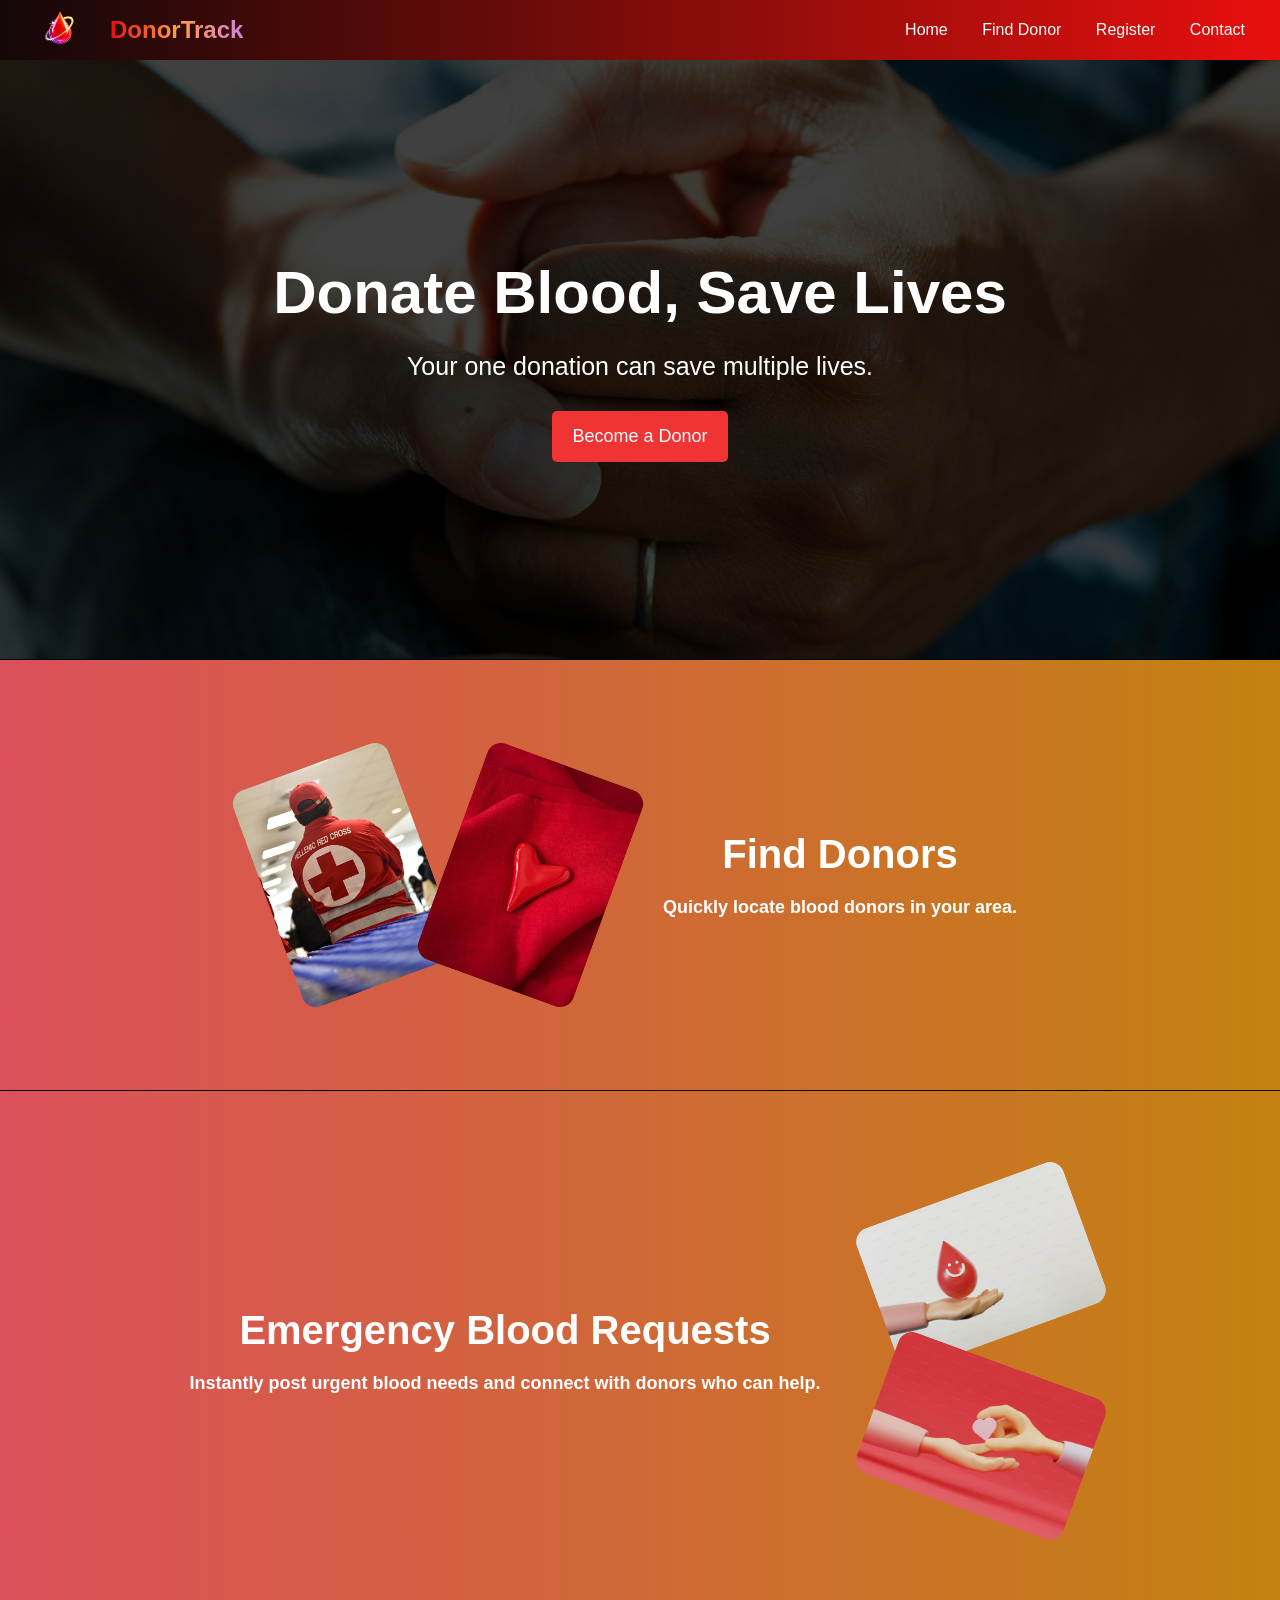
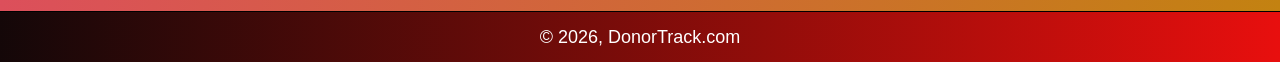
==== index.html @ 7b0d28d3 "Add files via upload" ====
<!DOCTYPE html>
<html lang="en">

<head>
    <meta charset="UTF-8">
    <meta name="viewport" content="width=device-width, initial-scale=1.0">
    <title>Donor Track</title>
    <link rel="stylesheet" href="style.css">
</head>

<body>

    <nav>
        <div class="logo">
            <img src="Glowing blood drop with dynamic light trail.png" alt="logo">
            <h1 class="text">DonorTrack</h1>
        </div>

        <div>
            <a href="index.html">Home</a>
            <a href="#">Find Donor</a>
            <a href="signup.html">Register</a>
            <a href="#">Contact</a>
        </div>
    </nav>

    <div class="container">
        <img src="image.png" width="100%" height="600px"></img>
        <div class="black_background">
            <h1 class="heading">Donate Blood, Save Lives</h1>
            <p class="subheading">Your one donation can save multiple lives.</p>
            <a href="#" class="btn">Become a Donor</a>
        </div>
    </div>

        <main>
            <div class="cards">
                <div class="images_1">
                    <img class="img_2" src="image copy 2.png">
                </div>
                <div class="images_2">
                    <img class="img_3" src="image copy 4.png">
                </div>
            </div>
            <div class="txt" id="txt_0">
                <h1>Find Donors</h1>
                <h5>Quickly locate blood donors in your area.</h5>
            </div>
        </main>

        <main class="main_2">
            <div class="cards_2">
                <div class="images_3">
                    <img class="img_4" src="image copy 3.png">
                </div>
                <div class="images_4">
                    <img class="img_5" src="image copy.png">
                </div>
            </div>

            <div class="txt" id="txt_1">
                <h1>Emergency Blood Requests</h1>
                <h5>Instantly post urgent blood needs and connect with donors who can help.
                </h5>
            </div>

        </main>

        <div class="foot">
        <p>© 2026, DonorTrack.com</p>
    </div>

<script>// =========================
// 1. SMOOTH SCROLL
// =========================
document.documentElement.style.scrollBehavior = "smooth";


// =========================
// 2. SCROLL ANIMATION
// =========================
const elements = document.querySelectorAll("main, .txt, .cards, .cards_2, .html-section");

elements.forEach((el) => {
    el.style.opacity = "0";
    el.style.transform = "translateY(60px)";
    el.style.transition = "all 0.8s ease";
});

const observer = new IntersectionObserver((entries) => {
    entries.forEach((entry) => {
        if (entry.isIntersecting) {
            entry.target.style.opacity = "1";
            entry.target.style.transform = "translateY(0)";
        }
    });
}, { threshold: 0.2 });

elements.forEach(el => observer.observe(el));




// =========================
// RIPPLE ANIMATION STYLE
// =========================
const style = document.createElement("style");
style.innerHTML = `
@keyframes ripple {
    to {
        transform: scale(4);
        opacity: 0;
    }
}
`;
document.head.appendChild(style);


// =========================
// 4. GLASS POPUP
// =========================
const popup = document.createElement("div");
popup.style.cssText = `
position:fixed;
top:0;
left:0;
width:100%;
height:100%;
display:flex;
align-items:center;
justify-content:center;
background:rgba(0,0,0,0.6);
backdrop-filter:blur(10px);
opacity:0;
pointer-events:none;
transition:0.4s;
z-index:999;
`;

popup.innerHTML = `
<div id="popupBox" style="
background: rgba(255,255,255,0.05);
border:1px solid rgba(255,255,255,0.1);
padding:30px;
border-radius:20px;
color:white;
text-align:center;
width:400px;
transform:scale(0.7);
transition:0.4s;
">
<h2>🚀 Coming Soon</h2>
<p>This feature will be available soon.</p>
<button id="closePopup" style="
margin-top:20px;
padding:10px 20px;
border:none;
border-radius:8px;
background:linear-gradient(90deg,#00A8FF,#18FF5B);
color:white;
cursor:pointer;
">Close</button>
</div>
`;

document.body.appendChild(popup);

document.querySelectorAll(".learn-btn").forEach(btn => {
    btn.addEventListener("click", () => {
        popup.style.opacity = "1";
        popup.style.pointerEvents = "auto";
        document.getElementById("popupBox").style.transform = "scale(1)";
    });
});

popup.addEventListener("click", (e) => {
    if (e.target.id === "closePopup" || e.target === popup) {
        popup.style.opacity = "0";
        popup.style.pointerEvents = "none";
        document.getElementById("popupBox").style.transform = "scale(0.7)";
    }
});



// 7. TYPING EFFECT
// =========================
const text = "Donate Blood, Save Lives.";
const heading = document.querySelector(".heading");

let i = 0;
heading.innerHTML = "";

function type() {
    if (i < text.length) {
        heading.innerHTML += text.charAt(i);
        i++;
        setTimeout(type, 80);
    }
}
type();

// Create progress bar
const progress = document.createElement("div");

progress.style.position = "fixed";
progress.style.top = "0";
progress.style.left = "0";
progress.style.height = "3px";
progress.style.width = "0%";
progress.style.background = "linear-gradient(90deg,#E80F0E, #FD9D42, #D482DE)";
progress.style.zIndex = "9999";

document.body.appendChild(progress);

// Update on scroll
window.addEventListener("scroll", () => {
    const scrollTop = window.scrollY;
    const docHeight = document.documentElement.scrollHeight - window.innerHeight;
    const scrollPercent = (scrollTop / docHeight) * 100;

    progress.style.width = scrollPercent + "%";
});

// =========================
// USER NAV CONTROL (FINAL)
// =========================
const user = JSON.parse(localStorage.getItem("user"));

const navRight = document.querySelector("nav div:last-child");

if (user && navRight) {

    // hide Register link
    const links = navRight.querySelectorAll("a");
    links.forEach(link => {
        if (link.innerText.toLowerCase().includes("register")) {
            link.style.display = "none";
        }
    });

    // create profile icon
    const profileImg = document.createElement("img");

    profileImg.src = user.photo || "https://i.imgur.com/6VBx3io.png";
    profileImg.style.width = "35px";
    profileImg.style.height = "35px";
    profileImg.style.borderRadius = "50%";
    profileImg.style.cursor = "pointer";
    profileImg.style.marginLeft = "15px";
    profileImg.style.border = "2px solid #E80F0E";

    navRight.appendChild(profileImg);

    // dropdown
    const dropdown = document.createElement("div");

    dropdown.style.position = "absolute";
    dropdown.style.top = "60px";
    dropdown.style.right = "20px";
    dropdown.style.background = "#111";
    dropdown.style.padding = "12px";
    dropdown.style.borderRadius = "8px";
    dropdown.style.display = "none";
    dropdown.style.boxShadow = "0 0 15px rgba(232,15,14,0.5)";

    dropdown.innerHTML = `
        <p style="margin:0; color:white; font-size:14px;">${user.name}</p>
        <hr style="border:0.5px solid rgba(255,255,255,0.2); margin:8px 0;">
        <p id="logoutBtn" style="margin:0; color:#FD9D42; cursor:pointer;">Sign Out</p>
    `;

    document.body.appendChild(dropdown);

    // toggle dropdown
    profileImg.addEventListener("click", () => {
        dropdown.style.display =
            dropdown.style.display === "block" ? "none" : "block";
    });

    // logout
    document.getElementById("logoutBtn").addEventListener("click", () => {
        localStorage.removeItem("user");
        alert("Logged out");
        window.location.reload();
    });

    // close when clicking outside
    window.addEventListener("click", (e) => {
        if (!profileImg.contains(e.target) && !dropdown.contains(e.target)) {
            dropdown.style.display = "none";
        }
    });
}
</script>
</body>

</html>
---- style.css ----
*{
    margin: 0;
    padding: 0;
    box-sizing: border-box;
}

body {
    background-image:linear-gradient(90deg, #dc4f5b, #c38211);
    font-family: sans-serif;
}

/* NAVBAR */
nav {
    height: 60px;
    width: 100%;
    background:linear-gradient(90deg,rgba(0, 0, 0, 0.91) ,#E80F0E);
    display: flex;
    align-items: center;
    justify-content: space-between;
}

/* LOGO */
nav .logo {
    margin-left: 10px;
    display: flex;
    align-items: center;
}

nav .logo .text {
    color: white;
    font-size: 24px;
    font-weight: bolder;
    background: linear-gradient(90deg, #E80F0E, #FD9D42, #D482DE);
    -webkit-background-clip: text;
    -webkit-text-fill-color: transparent;
}


nav .logo img {
    width: 100px;   /* increase size */
    height: 100px;
    object-fit: contain;
}

/* NAV LINKS CONTAINER */
nav div:last-child {
    margin-right: 20px;
}

/* NAV LINKS */
nav a {
    text-decoration: none;
    color: white;
    margin: 0 15px;
    font-size: 16px;
    position: relative;
    transition: 0.3s;
}

/* HOVER EFFECT (cool underline) */
nav a::after {
    content: "";
    position: absolute;
    left: 0;
    bottom: -5px;
    width: 0%;
    height: 2px;
    background: black;
    transition: 0.3s;
}

nav a:hover::after {
    width: 100%;
}

/* HERO */
.container {
    position: relative;
    width: 100%;
    height: 600px;
    overflow: hidden;
    border-bottom: 1px solid;
    border-color: black;
}

.container img {
    width: 100%;
    height: 100%;
    object-fit: cover;
}

.black_background {
    position: absolute;
    top: 0;
    width: 100%;
    height: 100%;
    background: rgba(0, 0, 0, 0.75);

    display: flex;
    flex-direction: column;
    justify-content: center;
    align-items: center;
}

.heading {
    color: white;
    font-size: 60px;
    
}

.subheading {
    color: white;
    font-size: 25px;
    margin-top: 25px;
}

.btn{
    margin-top: 30px;
    padding: 15px 20px;
    background-color: #f03333;
    color: white;
    font-size: 18px;
    border: none;
    border-radius: 5px;
    cursor: pointer;
    transition: 0.3s;
    text-decoration: none;
}
.btn:hover {
    background-color: #bf3232;
    padding: 16px 22px;
}


/* SECTION */
main {
    padding: 100px 0;
    display: flex;
    justify-content: center;
    align-items: center;
    gap: 50px;
    border-bottom: 1px solid;
    border-color: black;
}

.main_2 {
    flex-direction: row-reverse;
}

/* TEXT */
.txt {
    display: flex;
    flex-direction: column;
    align-items: center;
    gap: 20px;

    color: white;
    text-align: center;
}

.txt h1 {
    font-size: 40px;
}

.txt h5 {
    font-size: 18px;
}

/* CARDS */
.cards {
    display: flex;
    gap: 20px;
}

.images_1, .images_2 {
    height: 230px;
    width: 165px;
    border-radius: 15px;
    overflow: hidden;
    transition: 0.3s;
}

.images_1 {
    transform: rotate(-20deg);
}

.images_2 {
    transform: rotate(20deg);
}

.images_1:hover,
.images_2:hover {
    transform: scale(1.1);
}

.img_2, .img_3 {
    width: 100%;
    height: 100%;
}

/* SECOND CARDS */
.cards_2 {
    display: flex;
    flex-direction: column;
    gap: 20px;
}

.images_3, .images_4 {
    height: 150px;
    width: 220px;
    border-radius: 15px;
    overflow: hidden;
    transition: 0.3s;
}

.images_3 {
    transform: rotate(-20deg);
}

.images_4 {
    transform: rotate(20deg);
}

.images_3:hover,
.images_4:hover {
    transform: scale(1.1);
}

.img_4, .img_5 {
    width: 100%;
    height: 100%;
}

.foot{
    height: 50px;
    width: 100%;
    display: flex;
    justify-content: center;
    align-items: center;
    background:linear-gradient(90deg,rgba(0, 0, 0, 0.91) ,#E80F0E);
    p{
         background-color: white; 
            -webkit-text-fill-color: transparent; 
            -webkit-background-clip: text; 
         font-size: large;
    }
}
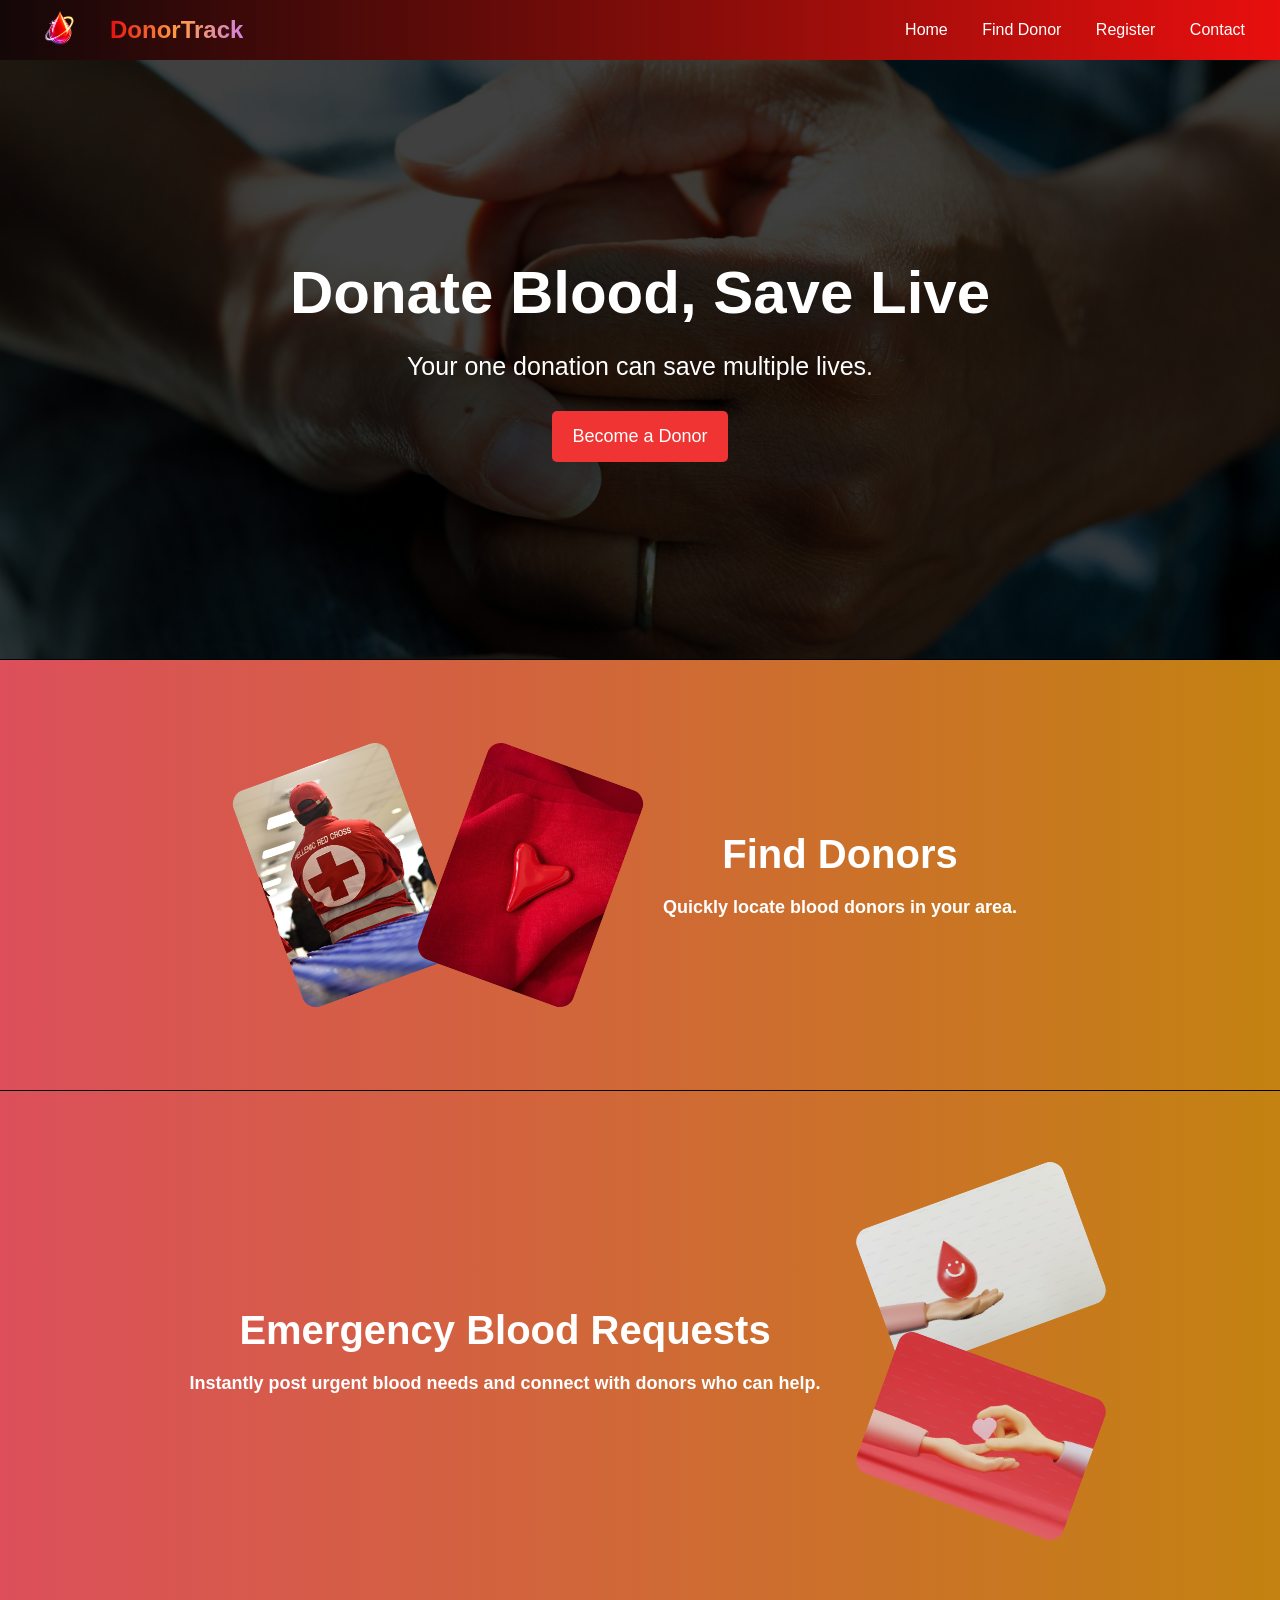
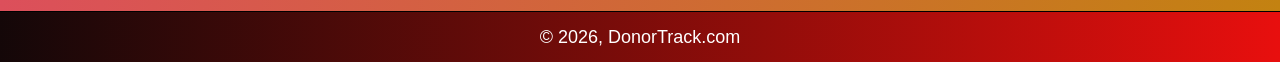
==== commit 75cf3a8a: "Add files via upload" ====
--- a/index.html
+++ b/index.html
@@ -18,7 +18,7 @@
 
         <div>
             <a href="index.html">Home</a>
-            <a href="#">Find Donor</a>
+            <a href="donor.html">Find Donor</a>
             <a href="signup.html">Register</a>
             <a href="#">Contact</a>
         </div>
--- a/style.css
+++ b/style.css
@@ -245,3 +245,146 @@
          font-size: large;
     }
 }
+
+/* =========================
+   TABLET (≤1024px)
+========================= */
+@media (max-width: 1024px) {
+
+    .heading {
+        font-size: 45px;
+        text-align: center;
+    }
+
+    .subheading {
+        font-size: 20px;
+        text-align: center;
+    }
+
+    main {
+        flex-direction: column;
+        gap: 30px;
+        padding: 60px 20px;
+    }
+
+    .main_2 {
+        flex-direction: column;
+    }
+
+    .cards, .cards_2 {
+        justify-content: center;
+        align-items: center;
+    }
+}
+
+
+/* =========================
+   MOBILE (≤768px)
+========================= */
+@media (max-width: 768px) {
+
+    /* NAVBAR */
+    nav {
+        flex-direction: column;
+        height: auto;
+        padding: 10px 0;
+    }
+
+    nav div:last-child {
+        margin: 10px 0;
+    }
+
+    nav a {
+        display: inline-block;
+        margin: 8px;
+        font-size: 14px;
+    }
+
+    nav .logo img {
+        width: 70px;
+        height: 70px;
+    }
+
+    /* HERO */
+    .container {
+        height: 400px;
+    }
+
+    .heading {
+        font-size: 30px;
+    }
+
+    .subheading {
+        font-size: 16px;
+    }
+
+    .btn {
+        padding: 10px 15px;
+        font-size: 14px;
+    }
+
+    /* CARDS */
+    .images_1,
+    .images_2,
+    .images_3,
+    .images_4 {
+        transform: rotate(0deg) !important;
+    }
+
+    .images_1,
+    .images_2 {
+        width: 120px;
+        height: 180px;
+    }
+
+    .images_3,
+    .images_4 {
+        width: 180px;
+        height: 120px;
+    }
+
+    .txt h1 {
+        font-size: 28px;
+    }
+
+    .txt h5 {
+        font-size: 14px;
+    }
+}
+
+
+/* =========================
+   SMALL MOBILE (≤480px)
+========================= */
+@media (max-width: 480px) {
+
+    .heading {
+        font-size: 24px;
+    }
+
+    .subheading {
+        font-size: 14px;
+    }
+
+    .btn {
+        font-size: 13px;
+        padding: 8px 12px;
+    }
+
+    nav a {
+        font-size: 12px;
+        margin: 5px;
+    }
+
+    .txt h1 {
+        font-size: 22px;
+    }
+
+    .txt h5 {
+        font-size: 12px;
+    }
+
+    .foot p {
+        font-size: 12px;
+    }
+}
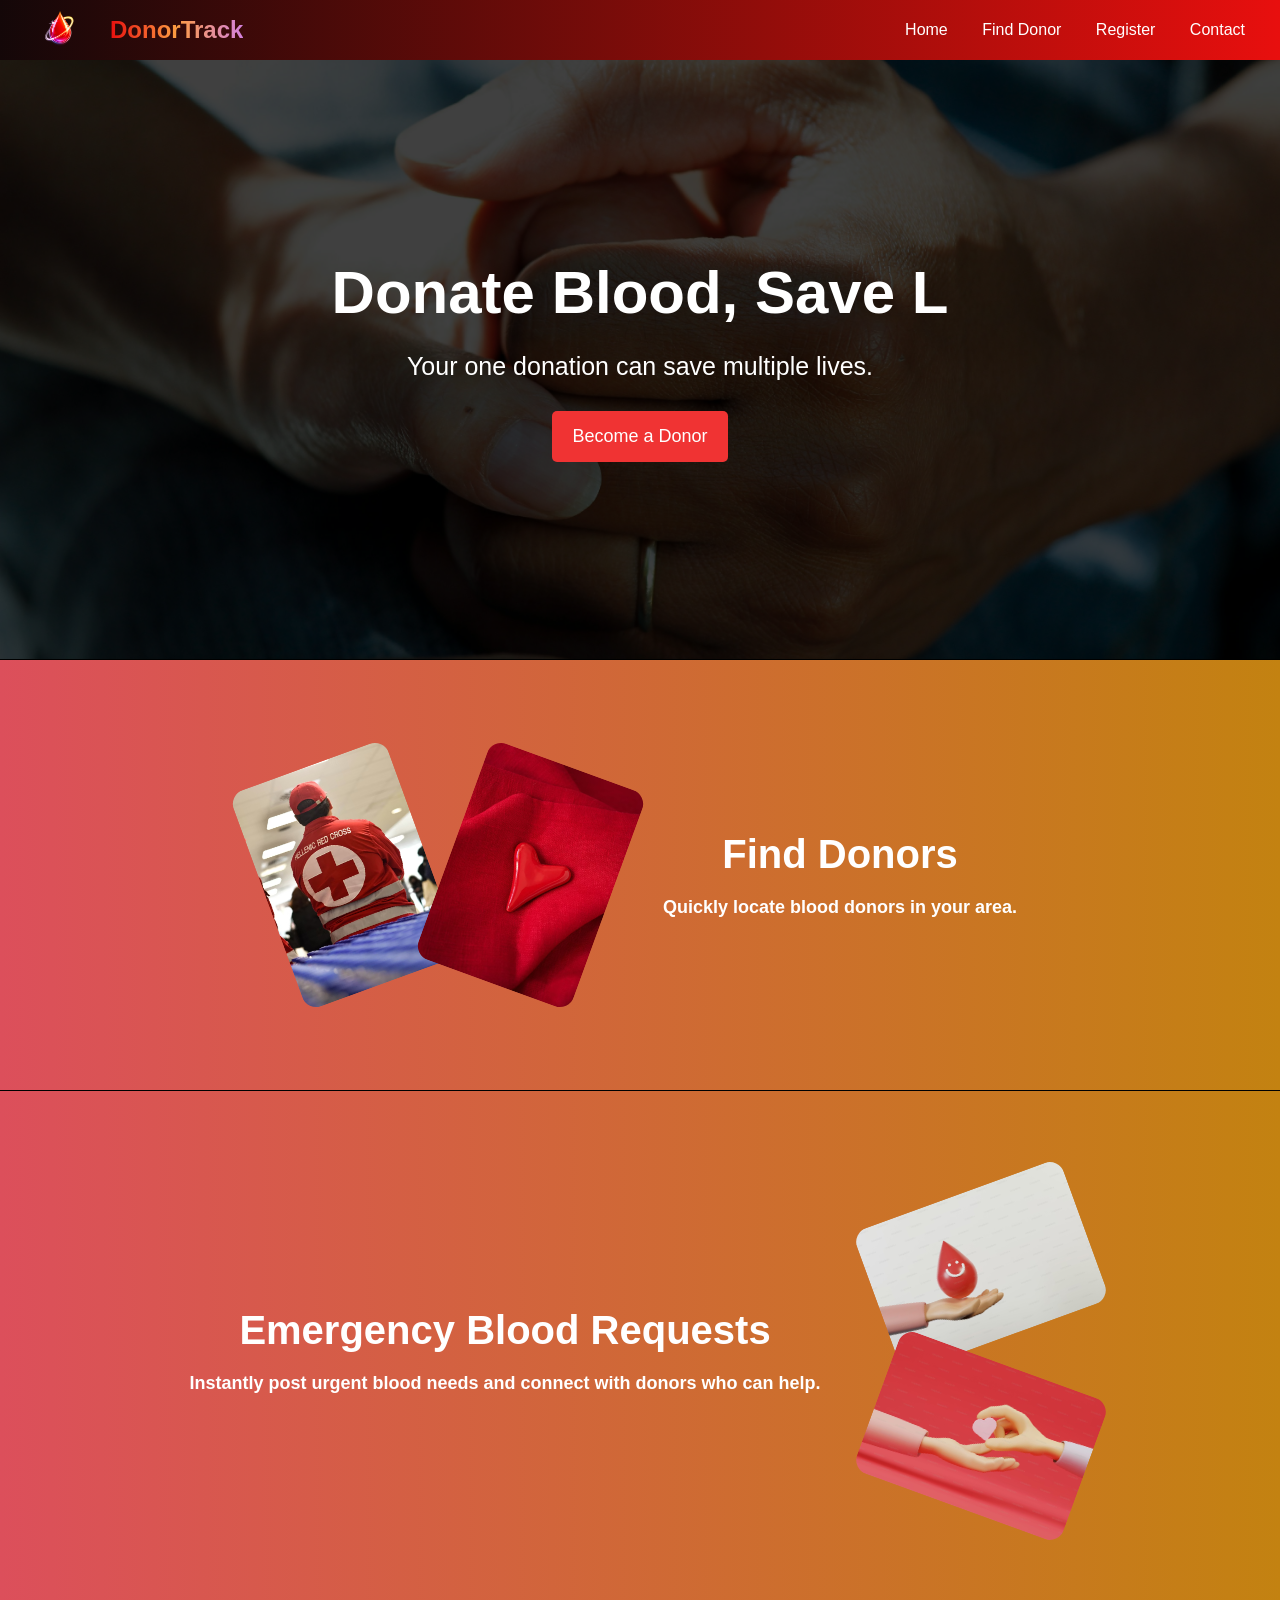
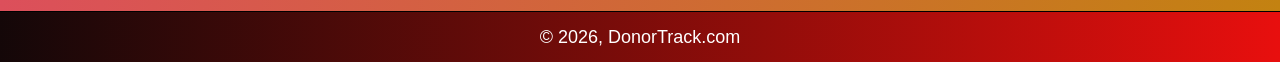
==== commit 3490e30e: "Add files via upload" ====
--- a/index.html
+++ b/index.html
@@ -4,7 +4,7 @@
 <head>
     <meta charset="UTF-8">
     <meta name="viewport" content="width=device-width, initial-scale=1.0">
-    <title>Donor Track</title>
+    <title>DonorTrack</title>
     <link rel="stylesheet" href="style.css">
 </head>
 
@@ -20,7 +20,7 @@
             <a href="index.html">Home</a>
             <a href="donor.html">Find Donor</a>
             <a href="signup.html">Register</a>
-            <a href="#">Contact</a>
+            <a href="contact.html">Contact</a>
         </div>
     </nav>
 
@@ -29,7 +29,7 @@
         <div class="black_background">
             <h1 class="heading">Donate Blood, Save Lives</h1>
             <p class="subheading">Your one donation can save multiple lives.</p>
-            <a href="#" class="btn">Become a Donor</a>
+            <a href="signup.html" class="btn">Become a Donor</a>
         </div>
     </div>
 
